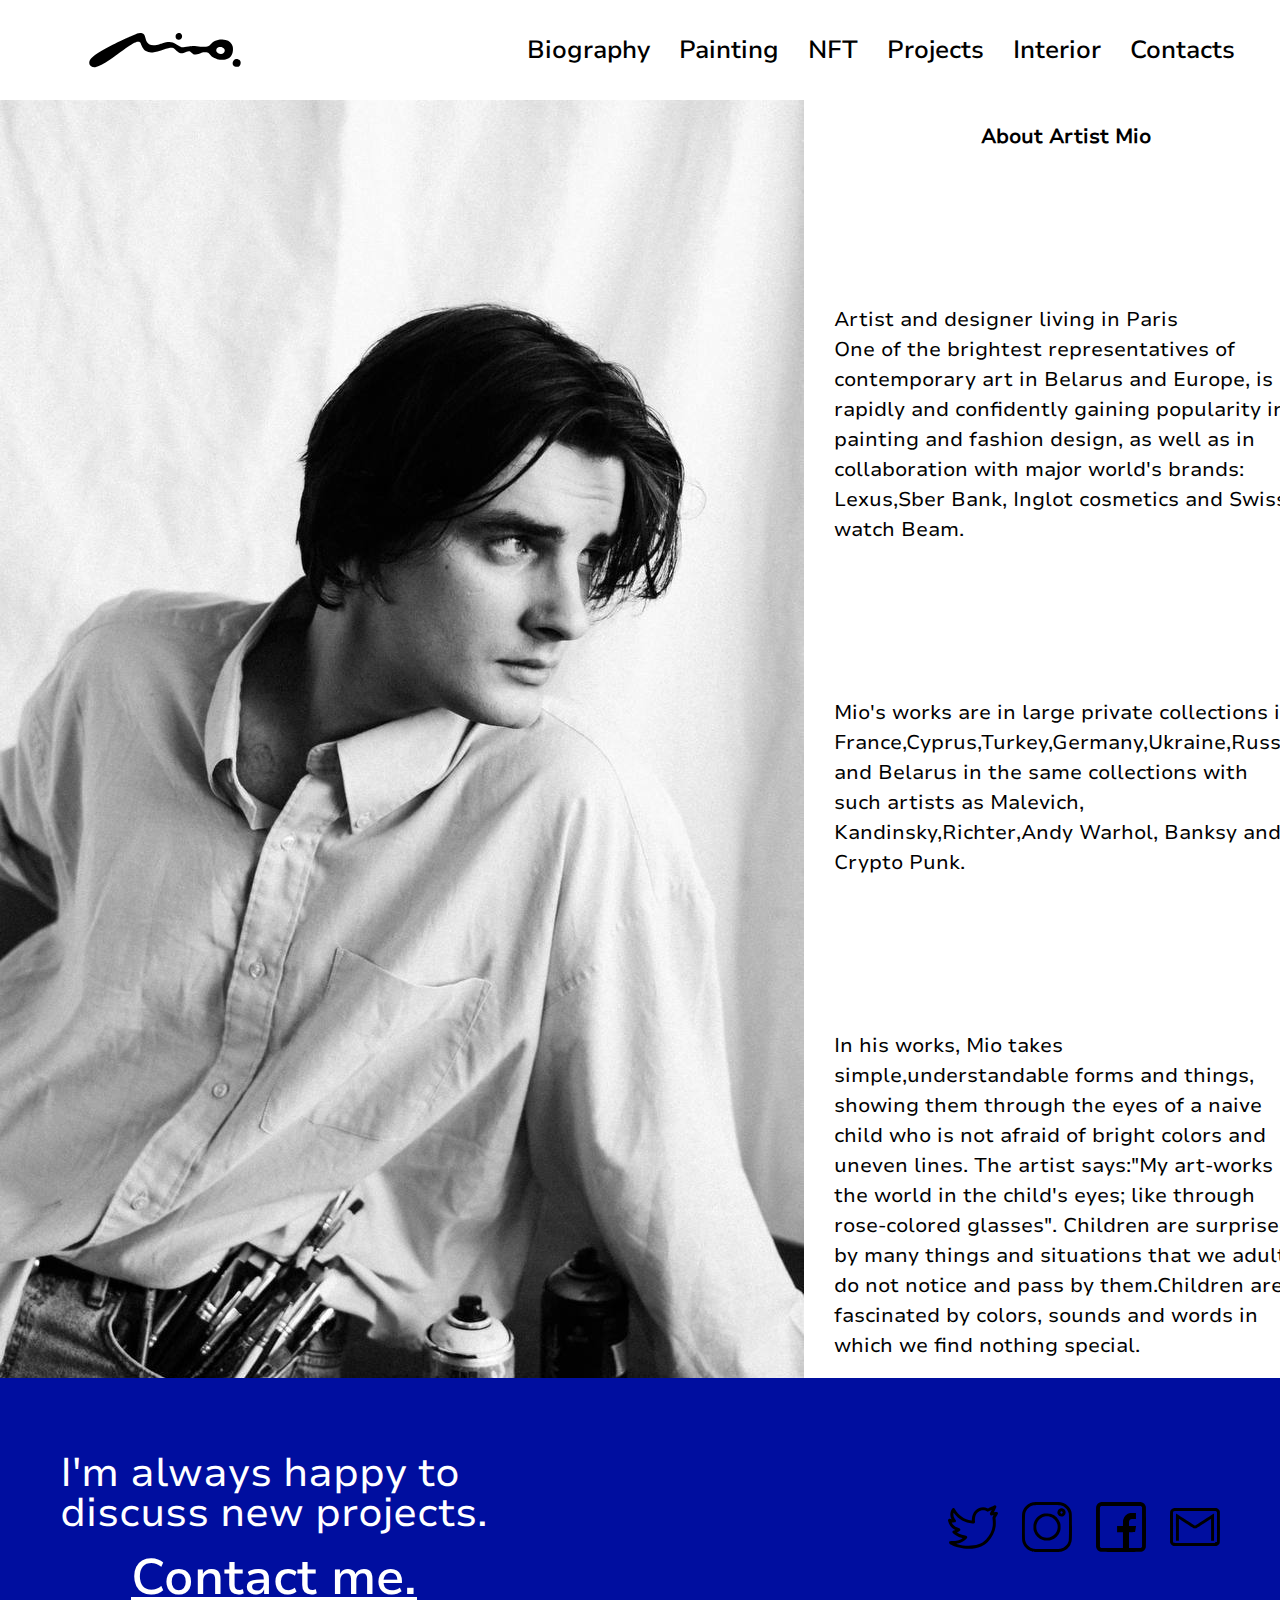
==== biography.html @ 341165f8 "added biography text" ====
<!DOCTYPE html>
<html lang="en">
  <head>
    <meta charset="UTF-8" />
    <meta http-equiv="X-UA-Compatible" content="IE=edge" />
    <meta name="viewport" content="width=device-width, initial-scale=1.0" />
    <link rel="stylesheet" href="./css/biography.css" />
    <title>Biography</title>
  </head>
  <body>
    <header class="header">
      <div class="container">
        <div class="header__wrapper">
          <a href="./index.html"
            ><img class="header__logo" src="./icon/mioLogo.svg" alt="Mio Logotip"
          /></a>
          <nav class="header__nav">
            <ul class="header__nav-list">
              <li class="header__nav-list-item">Biography</li>
              <li class="header__nav-list-item">Painting</li>
              <li class="header__nav-list-item">NFT</li>
              <li class="header__nav-list-item">Projects</li>
              <li class="header__nav-list-item">Interior</li>
              <li class="header__nav-list-item"><a href="./contact.html">Contacts</a></li>
            </ul>
          </nav>
        </div>
      </div>
    </header>

    <!-- main -->
    <main class="main">
      <div class="container">
        <div class="main__wrapper">
          <div class="main__left"><img src="./images/Mio.jpg" alt="Mio" /></div>
          <div class="main__right">
            <h1 class="main__title">About Artist Mio</h1>
            <p>
              Artist and designer living in Paris
              <br />
              One of the brightest representatives of contemporary art in Belarus and Europe, is
              rapidly and confidently gaining popularity in painting and fashion design, as well as
              in collaboration with major world's brands: Lexus,Sber Bank, Inglot cosmetics and
              Swiss watch Beam.
              <br />
            </p>
            <p>
              Mio's works are in large private collections in
              France,Cyprus,Turkey,Germany,Ukraine,Russia and Belarus in the same collections with
              such artists as Malevich, Kandinsky,Richter,Andy Warhol, Banksy and Crypto Punk.
              <br />
            </p>
            <p>
              In his works, Mio takes simple,understandable forms and things, showing them through
              the eyes of a naive child who is not afraid of bright colors and uneven lines. The
              artist says:"My art-works the world in the child's eyes; like through rose-colored
              glasses". Children are surprised by many things and situations that we adults do not
              notice and pass by them.Children are fascinated by colors, sounds and words in which
              we find nothing special.
            </p>
          </div>
        </div>
      </div>
    </main>
    <footer class="footer">
      <div class="container">
        <div class="footer__wrapper">
          <div class="footer__left">
            <h3 class="footer__title">
              I'm always happy to <br />
              discuss new projects.
            </h3>
            <a href="./contact.html" class="footer__linkToContact">Contact me.</a>
          </div>
          <div class="footer__right">
            <ul class="footer__social-links">
              <li class="footer__social-links-item">
                <a href="https://twitter.com/miokirill"
                  ><img class="icon-links" src="./icon/twitter.svg" alt="Twitter"
                /></a>
              </li>
              <li class="footer__social-links-item">
                <a href="https://instagram.com/miokirill"
                  ><img class="icon-links" src="./icon/instagram.svg" alt="Inst"
                /></a>
              </li>
              <li class="footer__social-links-item">
                <a
                  href="https://m.facebook.com/story.php?story_fbid=pfbid0FP6JrvP1xGU8qPbjwiGorEtpfe6fERCniA6T9eFb2SpBh1zJd8HjTSmE9tgyZ3Rml&id=100005752451019"
                  ><img class="icon-links" src="./icon/facebook.svg" alt="Facebook"
                /></a>
              </li>
              <li class="footer__social-links-item">
                <a href="mailto:miokirillartist@gmail.com"
                  ><img class="icon-links" src="./icon/gmail.svg" alt="gmail"
                /></a>
              </li>
            </ul>
          </div>
        </div>
      </div>
    </footer>
  </body>
</html>
---- css/biography.css ----
/*! normalize.css v8.0.1 | MIT License | github.com/necolas/normalize.css */
/* Document
   ========================================================================== */
/**
 * 1. Correct the line height in all browsers.
 * 2. Prevent adjustments of font size after orientation changes in iOS.
 */
html {
  line-height: 1.15; /* 1 */
  -webkit-text-size-adjust: 100%; /* 2 */
}

/* Sections
   ========================================================================== */
/**
 * Remove the margin in all browsers.
 */
body {
  margin: 0;
}

/**
 * Render the `main` element consistently in IE.
 */
main {
  display: block;
}

/**
 * Correct the font size and margin on `h1` elements within `section` and
 * `article` contexts in Chrome, Firefox, and Safari.
 */
h1 {
  font-size: 2em;
  margin: 0.67em 0;
}

/* Grouping content
   ========================================================================== */
/**
 * 1. Add the correct box sizing in Firefox.
 * 2. Show the overflow in Edge and IE.
 */
hr {
  box-sizing: content-box; /* 1 */
  height: 0; /* 1 */
  overflow: visible; /* 2 */
}

/**
 * 1. Correct the inheritance and scaling of font size in all browsers.
 * 2. Correct the odd `em` font sizing in all browsers.
 */
pre {
  font-family: monospace, monospace; /* 1 */
  font-size: 1em; /* 2 */
}

/* Text-level semantics
   ========================================================================== */
/**
 * Remove the gray background on active links in IE 10.
 */
a {
  background-color: transparent;
}

/**
 * 1. Remove the bottom border in Chrome 57-
 * 2. Add the correct text decoration in Chrome, Edge, IE, Opera, and Safari.
 */
abbr[title] {
  border-bottom: none; /* 1 */
  text-decoration: underline; /* 2 */
  -webkit-text-decoration: underline dotted;
          text-decoration: underline dotted; /* 2 */
}

/**
 * Add the correct font weight in Chrome, Edge, and Safari.
 */
b,
strong {
  font-weight: bolder;
}

/**
 * 1. Correct the inheritance and scaling of font size in all browsers.
 * 2. Correct the odd `em` font sizing in all browsers.
 */
code,
kbd,
samp {
  font-family: monospace, monospace; /* 1 */
  font-size: 1em; /* 2 */
}

/**
 * Add the correct font size in all browsers.
 */
small {
  font-size: 80%;
}

/**
 * Prevent `sub` and `sup` elements from affecting the line height in
 * all browsers.
 */
sub,
sup {
  font-size: 75%;
  line-height: 0;
  position: relative;
  vertical-align: baseline;
}

sub {
  bottom: -0.25em;
}

sup {
  top: -0.5em;
}

/* Embedded content
   ========================================================================== */
/**
 * Remove the border on images inside links in IE 10.
 */
img {
  border-style: none;
}

/* Forms
   ========================================================================== */
/**
 * 1. Change the font styles in all browsers.
 * 2. Remove the margin in Firefox and Safari.
 */
button,
input,
optgroup,
select,
textarea {
  font-family: inherit; /* 1 */
  font-size: 100%; /* 1 */
  line-height: 1.15; /* 1 */
  margin: 0; /* 2 */
}

/**
 * Show the overflow in IE.
 * 1. Show the overflow in Edge.
 */
button,
input { /* 1 */
  overflow: visible;
}

/**
 * Remove the inheritance of text transform in Edge, Firefox, and IE.
 * 1. Remove the inheritance of text transform in Firefox.
 */
button,
select { /* 1 */
  text-transform: none;
}

/**
 * Correct the inability to style clickable types in iOS and Safari.
 */
button,
[type=button],
[type=reset],
[type=submit] {
  -webkit-appearance: button;
}

/**
 * Remove the inner border and padding in Firefox.
 */
button::-moz-focus-inner,
[type=button]::-moz-focus-inner,
[type=reset]::-moz-focus-inner,
[type=submit]::-moz-focus-inner {
  border-style: none;
  padding: 0;
}

/**
 * Restore the focus styles unset by the previous rule.
 */
button:-moz-focusring,
[type=button]:-moz-focusring,
[type=reset]:-moz-focusring,
[type=submit]:-moz-focusring {
  outline: 1px dotted ButtonText;
}

/**
 * Correct the padding in Firefox.
 */
fieldset {
  padding: 0.35em 0.75em 0.625em;
}

/**
 * 1. Correct the text wrapping in Edge and IE.
 * 2. Correct the color inheritance from `fieldset` elements in IE.
 * 3. Remove the padding so developers are not caught out when they zero out
 *    `fieldset` elements in all browsers.
 */
legend {
  box-sizing: border-box; /* 1 */
  color: inherit; /* 2 */
  display: table; /* 1 */
  max-width: 100%; /* 1 */
  padding: 0; /* 3 */
  white-space: normal; /* 1 */
}

/**
 * Add the correct vertical alignment in Chrome, Firefox, and Opera.
 */
progress {
  vertical-align: baseline;
}

/**
 * Remove the default vertical scrollbar in IE 10+.
 */
textarea {
  overflow: auto;
}

/**
 * 1. Add the correct box sizing in IE 10.
 * 2. Remove the padding in IE 10.
 */
[type=checkbox],
[type=radio] {
  box-sizing: border-box; /* 1 */
  padding: 0; /* 2 */
}

/**
 * Correct the cursor style of increment and decrement buttons in Chrome.
 */
[type=number]::-webkit-inner-spin-button,
[type=number]::-webkit-outer-spin-button {
  height: auto;
}

/**
 * 1. Correct the odd appearance in Chrome and Safari.
 * 2. Correct the outline style in Safari.
 */
[type=search] {
  -webkit-appearance: textfield; /* 1 */
  outline-offset: -2px; /* 2 */
}

/**
 * Remove the inner padding in Chrome and Safari on macOS.
 */
[type=search]::-webkit-search-decoration {
  -webkit-appearance: none;
}

/**
 * 1. Correct the inability to style clickable types in iOS and Safari.
 * 2. Change font properties to `inherit` in Safari.
 */
::-webkit-file-upload-button {
  -webkit-appearance: button; /* 1 */
  font: inherit; /* 2 */
}

/* Interactive
   ========================================================================== */
/*
 * Add the correct display in Edge, IE 10+, and Firefox.
 */
details {
  display: block;
}

/*
 * Add the correct display in all browsers.
 */
summary {
  display: list-item;
}

/* Misc
   ========================================================================== */
/**
 * Add the correct display in IE 10+.
 */
template {
  display: none;
}

/**
 * Add the correct display in IE 10.
 */
[hidden] {
  display: none;
}

/* http://meyerweb.com/eric/tools/css/reset/ */
/* v1.0 | 20080212 */
html, body, div, span, applet, object, iframe,
h1, h2, h3, h4, h5, h6, p, blockquote, pre,
a, abbr, acronym, address, big, cite, code,
del, dfn, em, font, img, ins, kbd, q, s, samp,
small, strike, strong, sub, sup, tt, var,
b, u, i, center,
dl, dt, dd, ol, ul, li,
fieldset, form, label, legend,
table, caption, tbody, tfoot, thead, tr, th, td {
  margin: 0;
  padding: 0;
  border: 0;
  outline: 0;
  font-size: 100%;
  vertical-align: baseline;
  background: transparent;
}

body {
  line-height: 1;
}

ol, ul {
  list-style: none;
}

blockquote, q {
  quotes: none;
}

blockquote:before, blockquote:after,
q:before, q:after {
  content: "";
  content: none;
}

/* remember to define focus styles! */
:focus {
  outline: 0;
}

/* remember to highlight inserts somehow! */
ins {
  text-decoration: none;
}

del {
  text-decoration: line-through;
}

/* tables still need 'cellspacing="0"' in the markup */
table {
  border-collapse: collapse;
  border-spacing: 0;
}

@font-face {
  font-family: "myBebas";
  src: url("../fonts/static/NunitoSans_10pt-SemiBold.ttf");
  font-style: normal;
}
@font-face {
  font-family: "myBebasReg";
  src: url("../fonts/static/NunitoSans_7pt-Regular.ttf");
  font-style: normal;
}
* {
  box-sizing: border-box;
}

a {
  text-decoration: none;
  color: black;
}

::-webkit-scrollbar {
  display: none;
}

.container {
  min-width: 100%;
  margin: auto;
}

.header {
  position: -webkit-sticky;
  position: sticky;
  top: 0;
  z-index: 1;
}
.header__wrapper {
  position: -webkit-sticky;
  position: sticky;
  top: 0;
  z-index: 2;
  width: 100%;
  height: 100px;
  display: flex;
  align-items: center;
  justify-content: space-between;
  padding: 0 45px;
  background-color: white;
}
.header__logo {
  width: 250px;
  height: 250px;
}
.header__nav-list {
  list-style: none;
}
.header__nav-list li {
  display: inline-flex;
  margin-right: 25px;
  font-size: 25px;
  font-family: "myBebas";
}
.header__nav-list li:last-child {
  margin-right: 0;
}

.main__wrapper {
  display: flex;
  align-items: center;
  justify-content: center;
  margin-bottom: -5px;
}
.main__right {
  display: flex;
  flex-direction: column;
  align-items: center;
  justify-content: space-between;
  height: 1280px;
  font-size: 20px;
  line-height: 30px;
  padding: 20px 30px;
  font-family: "myBebasReg";
}

.footer__wrapper {
  position: relative;
  z-index: 1;
  display: flex;
  justify-content: space-between;
  align-items: center;
  width: 100%;
  min-height: 300px;
  background-color: #000e9f;
  padding: 20px 60px;
}
.footer__linkToContact {
  color: white;
  font-size: 50px;
  text-decoration: underline;
  font-family: "myBebas";
}
.footer__left {
  display: flex;
  flex-direction: column;
  align-items: center;
  justify-content: center;
  font-size: 40px;
  color: white;
  font-family: 300;
}
.footer__right {
  display: flex;
  align-items: center;
  justify-content: center;
}
.footer__title {
  margin-bottom: 20px;
  font-family: "myBebasReg";
  font-weight: 300;
}
.footer__social-links {
  list-style: none;
}
.footer__social-links li {
  display: inline-flex;
  margin-right: 20px;
}
.footer__social-links li:last-child {
  margin-right: 0;
}

.icon-links {
  width: 50px;
  height: 50px;
}/*# sourceMappingURL=biography.css.map */
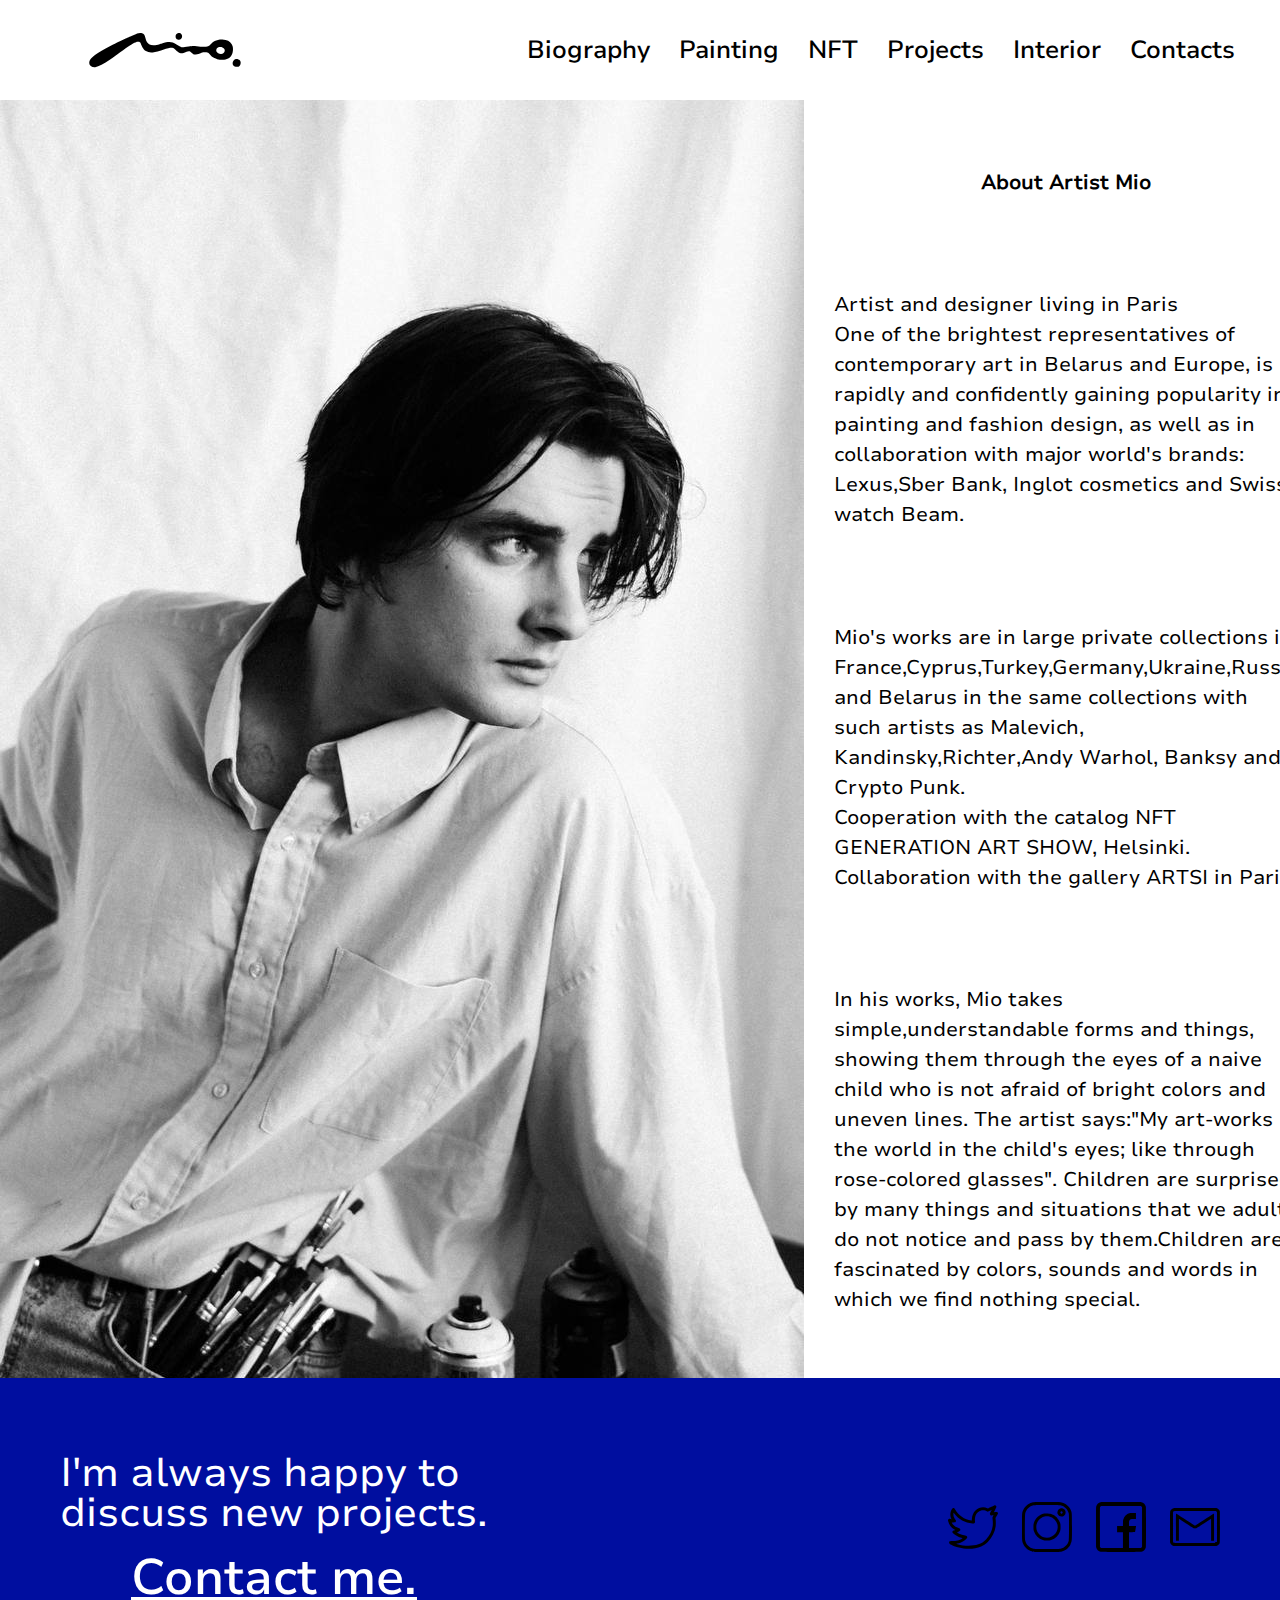
==== commit 69c07392: "added text" ====
--- a/biography.html
+++ b/biography.html
@@ -49,6 +49,8 @@
               France,Cyprus,Turkey,Germany,Ukraine,Russia and Belarus in the same collections with
               such artists as Malevich, Kandinsky,Richter,Andy Warhol, Banksy and Crypto Punk.
               <br />
+              Cooperation with the catalog NFT GENERATION ART SHOW, Helsinki. Collaboration with the
+              gallery ARTSI in Paris.
             </p>
             <p>
               In his works, Mio takes simple,understandable forms and things, showing them through
--- a/css/biography.css
+++ b/css/biography.css
@@ -440,7 +440,7 @@
   display: flex;
   flex-direction: column;
   align-items: center;
-  justify-content: space-between;
+  justify-content: space-around;
   height: 1280px;
   font-size: 20px;
   line-height: 30px;
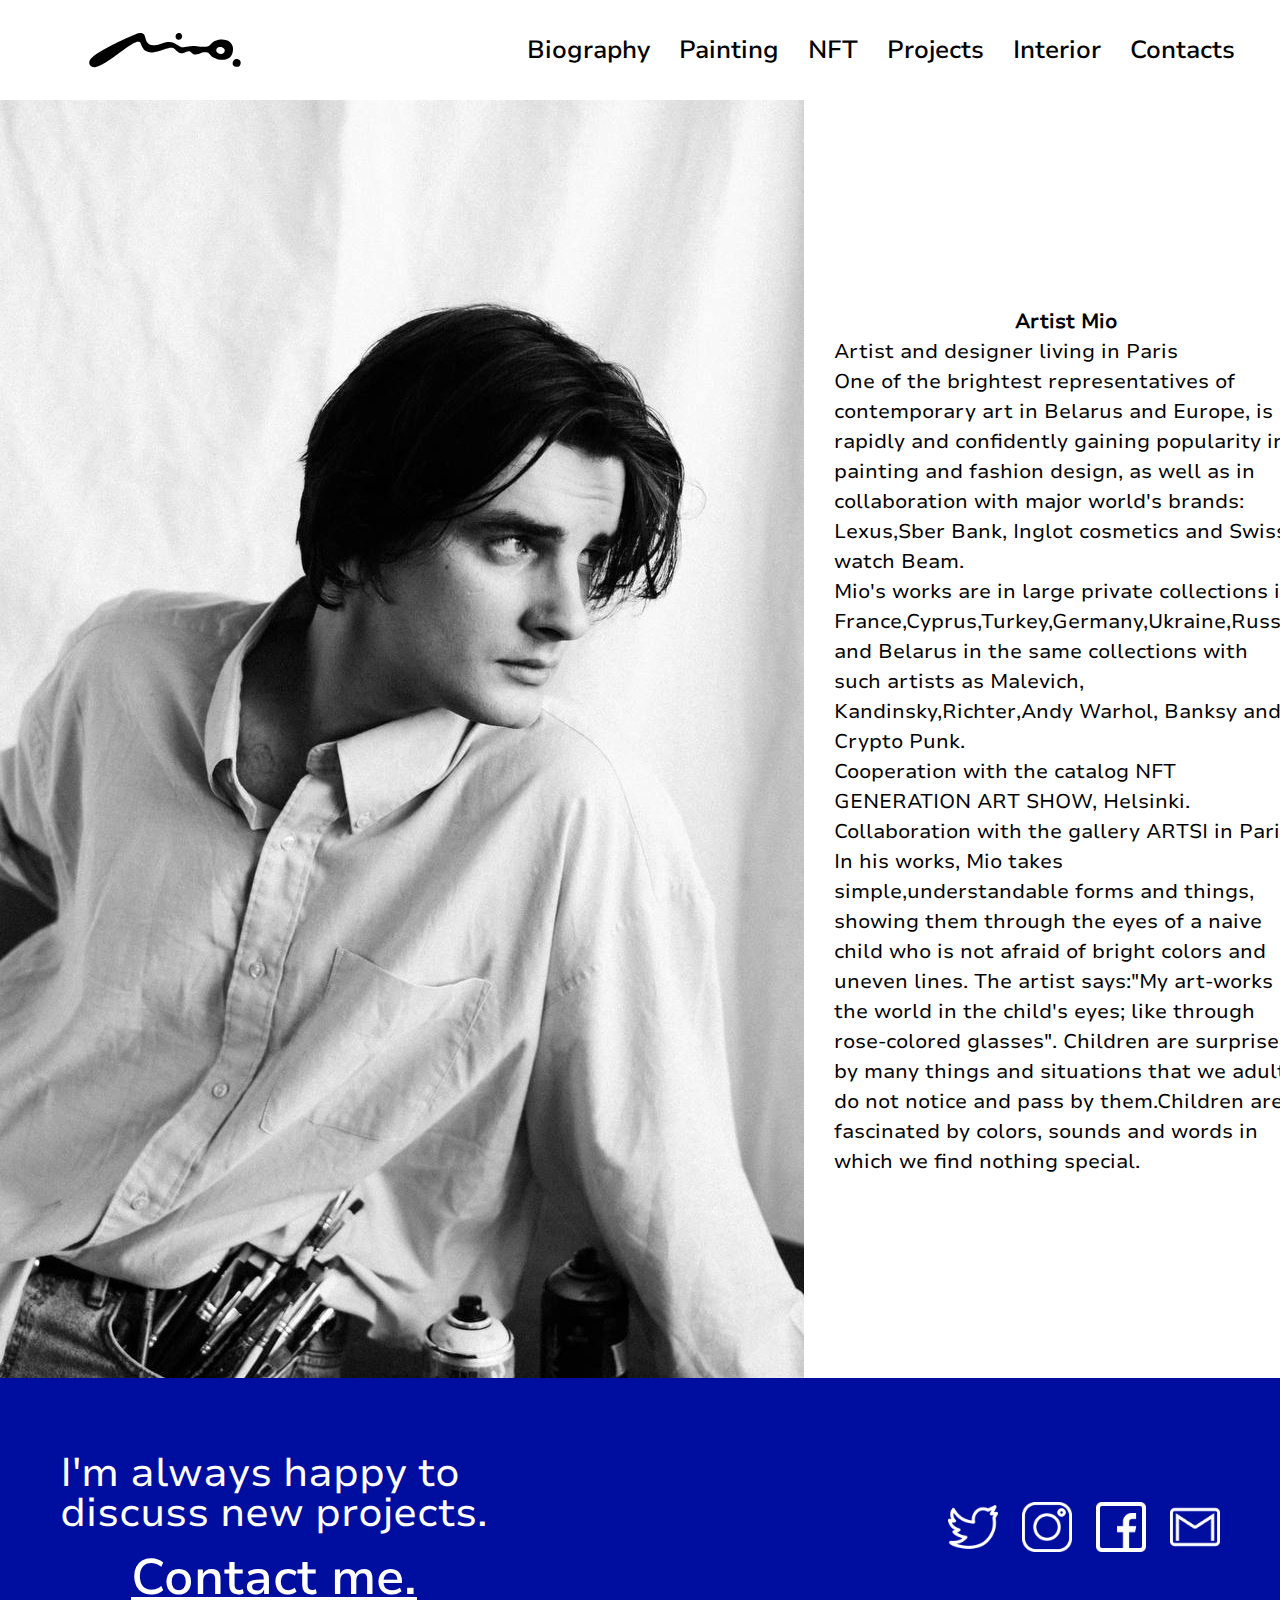
==== commit 432a61e0: "fix icons" ====
--- a/biography.html
+++ b/biography.html
@@ -34,7 +34,7 @@
         <div class="main__wrapper">
           <div class="main__left"><img src="./images/Mio.jpg" alt="Mio" /></div>
           <div class="main__right">
-            <h1 class="main__title">About Artist Mio</h1>
+            <h1 class="main__title">Artist Mio</h1>
             <p>
               Artist and designer living in Paris
               <br />
@@ -78,23 +78,23 @@
             <ul class="footer__social-links">
               <li class="footer__social-links-item">
                 <a href="https://twitter.com/miokirill"
-                  ><img class="icon-links" src="./icon/twitter.svg" alt="Twitter"
+                  ><img class="icon-links" src="./icon/twitter.png" alt="Twitter"
                 /></a>
               </li>
               <li class="footer__social-links-item">
                 <a href="https://instagram.com/miokirill"
-                  ><img class="icon-links" src="./icon/instagram.svg" alt="Inst"
+                  ><img class="icon-links" src="./icon/instagram.png" alt="Inst"
                 /></a>
               </li>
               <li class="footer__social-links-item">
                 <a
                   href="https://m.facebook.com/story.php?story_fbid=pfbid0FP6JrvP1xGU8qPbjwiGorEtpfe6fERCniA6T9eFb2SpBh1zJd8HjTSmE9tgyZ3Rml&id=100005752451019"
-                  ><img class="icon-links" src="./icon/facebook.svg" alt="Facebook"
+                  ><img class="icon-links" src="./icon/facebook.png" alt="Facebook"
                 /></a>
               </li>
               <li class="footer__social-links-item">
                 <a href="mailto:miokirillartist@gmail.com"
-                  ><img class="icon-links" src="./icon/gmail.svg" alt="gmail"
+                  ><img class="icon-links" src="./icon/gmail.png" alt="gmail"
                 /></a>
               </li>
             </ul>
--- a/css/biography.css
+++ b/css/biography.css
@@ -440,7 +440,7 @@
   display: flex;
   flex-direction: column;
   align-items: center;
-  justify-content: space-around;
+  justify-content: center;
   height: 1280px;
   font-size: 20px;
   line-height: 30px;
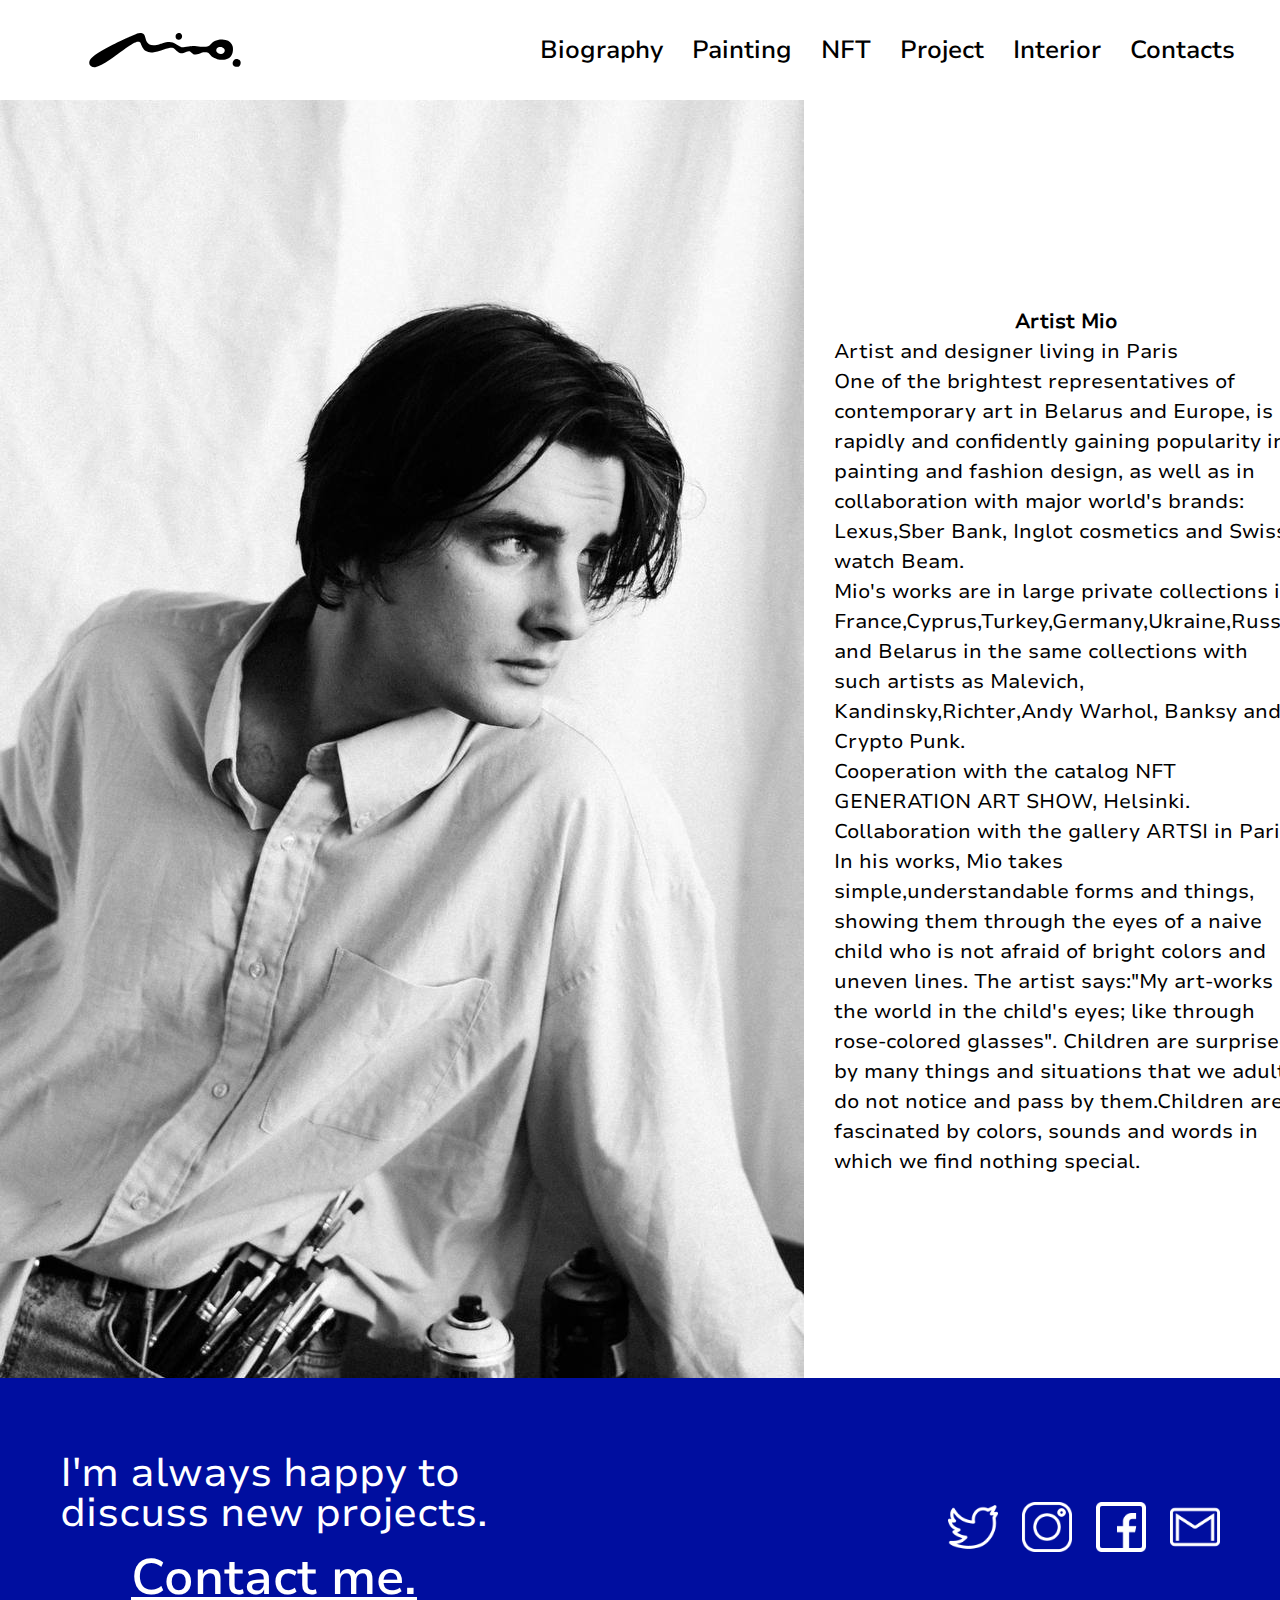
==== commit 24a86ded: "added project" ====
--- a/biography.html
+++ b/biography.html
@@ -19,8 +19,8 @@
               <li class="header__nav-list-item">Biography</li>
               <li class="header__nav-list-item">Painting</li>
               <li class="header__nav-list-item">NFT</li>
-              <li class="header__nav-list-item">Projects</li>
-              <li class="header__nav-list-item">Interior</li>
+              <li class="header__nav-list-item"><a href="./project.html">Project</a></li>
+              <li class="header__nav-list-item"><a href="./inter.html">Interior</a></li>
               <li class="header__nav-list-item"><a href="./contact.html">Contacts</a></li>
             </ul>
           </nav>
@@ -35,7 +35,7 @@
           <div class="main__left"><img src="./images/Mio.jpg" alt="Mio" /></div>
           <div class="main__right">
             <h1 class="main__title">Artist Mio</h1>
-            <p>
+            <p class="first">
               Artist and designer living in Paris
               <br />
               One of the brightest representatives of contemporary art in Belarus and Europe, is
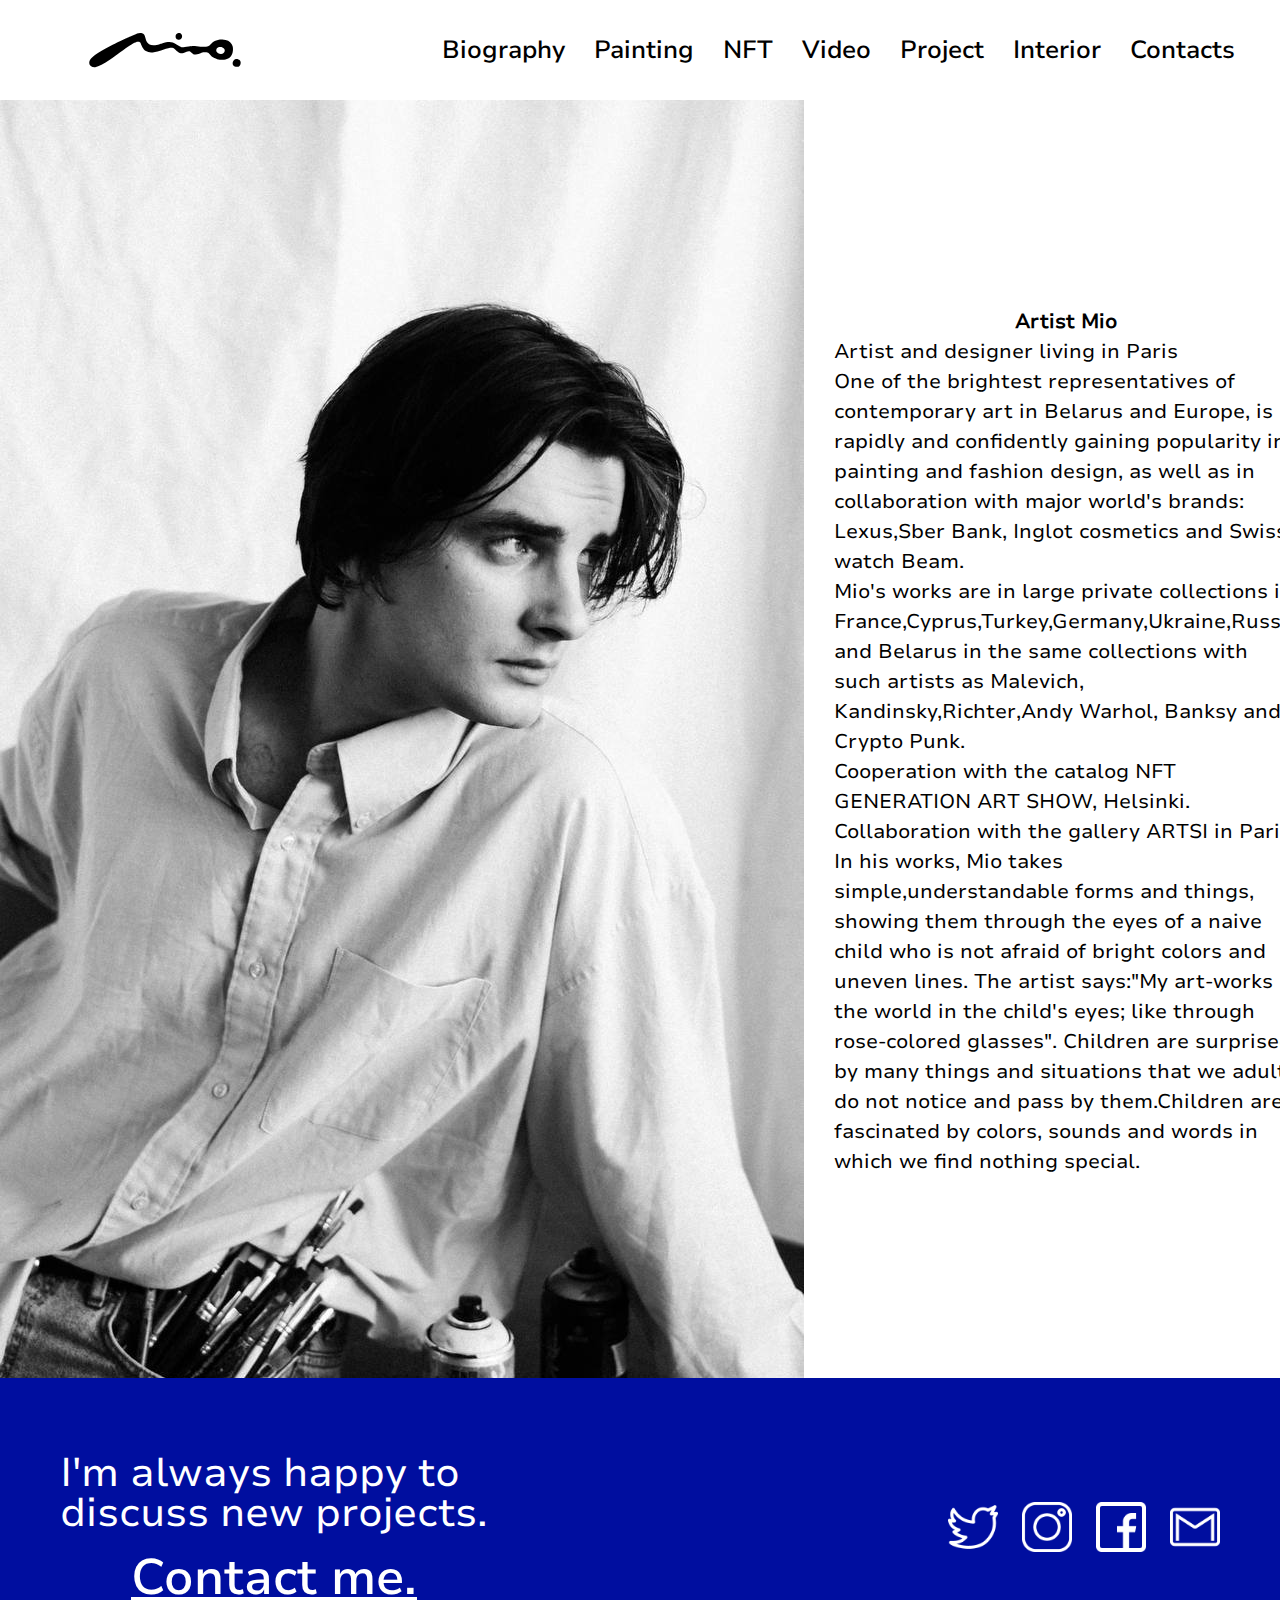
==== commit 6837c358: "added video" ====
--- a/biography.html
+++ b/biography.html
@@ -19,6 +19,7 @@
               <li class="header__nav-list-item">Biography</li>
               <li class="header__nav-list-item">Painting</li>
               <li class="header__nav-list-item">NFT</li>
+              <li class="header__nav-list-item"><a href="./viedo.html">Video</a></li>
               <li class="header__nav-list-item"><a href="./project.html">Project</a></li>
               <li class="header__nav-list-item"><a href="./inter.html">Interior</a></li>
               <li class="header__nav-list-item"><a href="./contact.html">Contacts</a></li>
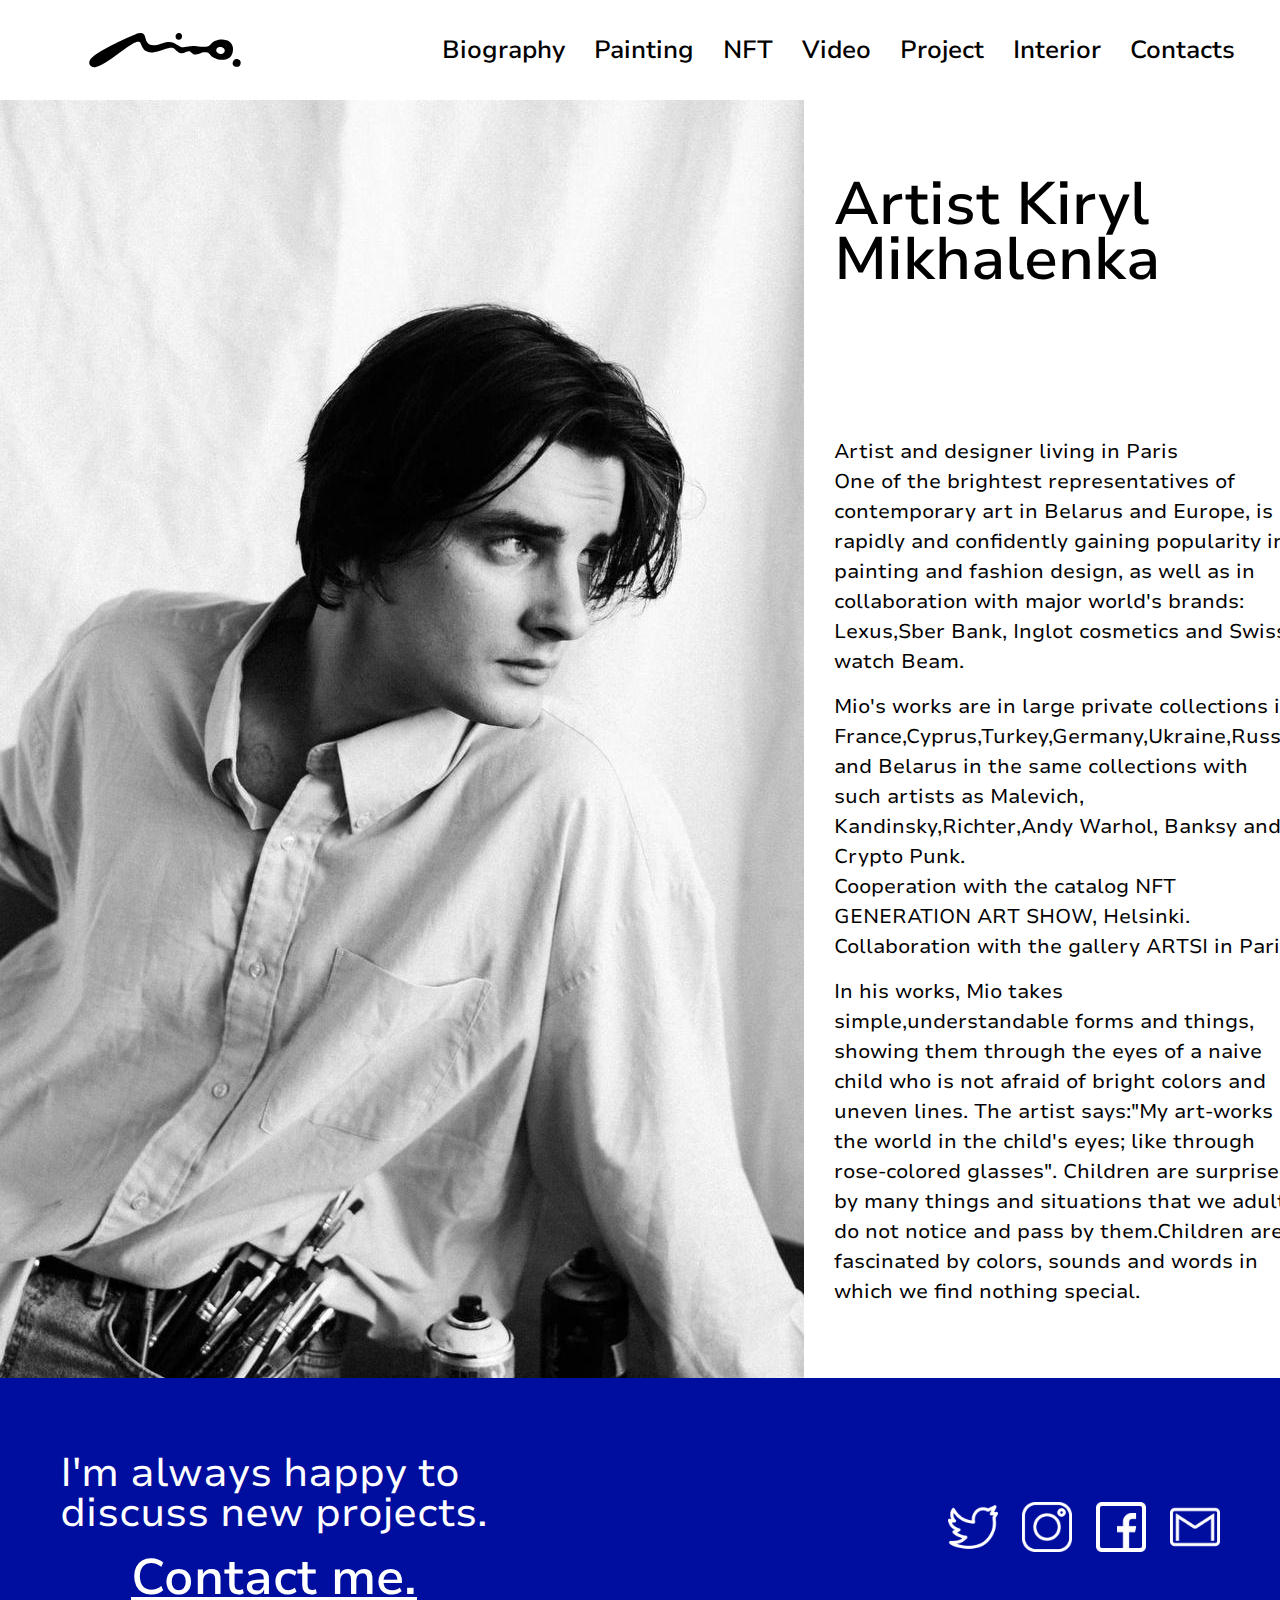
==== commit 2edff47f: "added painting" ====
--- a/biography.html
+++ b/biography.html
@@ -17,7 +17,7 @@
           <nav class="header__nav">
             <ul class="header__nav-list">
               <li class="header__nav-list-item">Biography</li>
-              <li class="header__nav-list-item">Painting</li>
+              <li class="header__nav-list-item"><a href="./painting.html">Painting</a></li>
               <li class="header__nav-list-item">NFT</li>
               <li class="header__nav-list-item"><a href="./viedo.html">Video</a></li>
               <li class="header__nav-list-item"><a href="./project.html">Project</a></li>
@@ -35,7 +35,7 @@
         <div class="main__wrapper">
           <div class="main__left"><img src="./images/Mio.jpg" alt="Mio" /></div>
           <div class="main__right">
-            <h1 class="main__title">Artist Mio</h1>
+            <h1 class="main__title">Artist Kiryl Mikhalenka</h1>
             <p class="first">
               Artist and designer living in Paris
               <br />
@@ -83,7 +83,7 @@
                 /></a>
               </li>
               <li class="footer__social-links-item">
-                <a href="https://instagram.com/miokirill"
+                <a href="https://instagram.com/mikhalenkakiryl"
                   ><img class="icon-links" src="./icon/instagram.png" alt="Inst"
                 /></a>
               </li>
--- a/css/biography.css
+++ b/css/biography.css
@@ -447,6 +447,21 @@
   padding: 20px 30px;
   font-family: "myBebasReg";
 }
+.main__right p {
+  margin-bottom: 15px;
+}
+.main__right p:last-child {
+  margin-bottom: 0;
+}
+.main__title {
+  font-family: "myBebas";
+  font-size: 60px;
+  line-height: 55px;
+}
+
+.first {
+  margin-top: 150px;
+}
 
 .footer__wrapper {
   position: relative;
